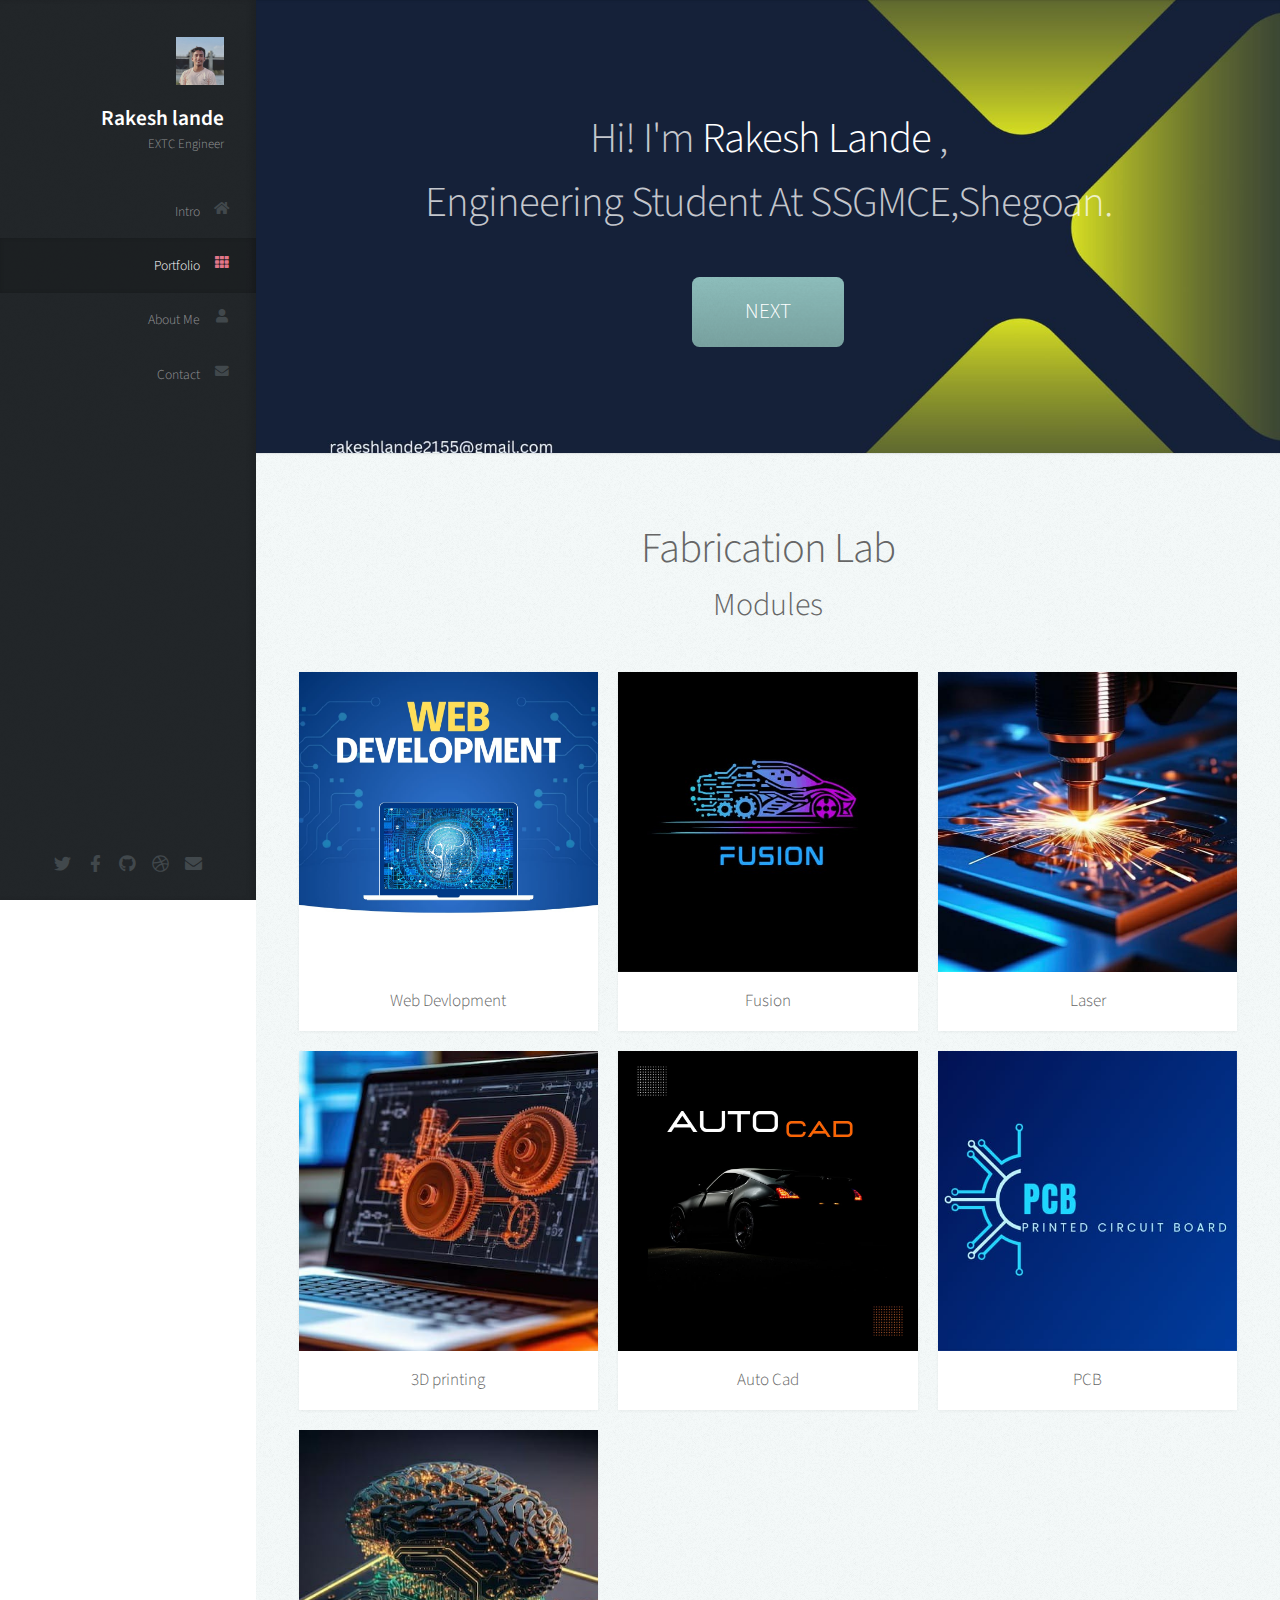
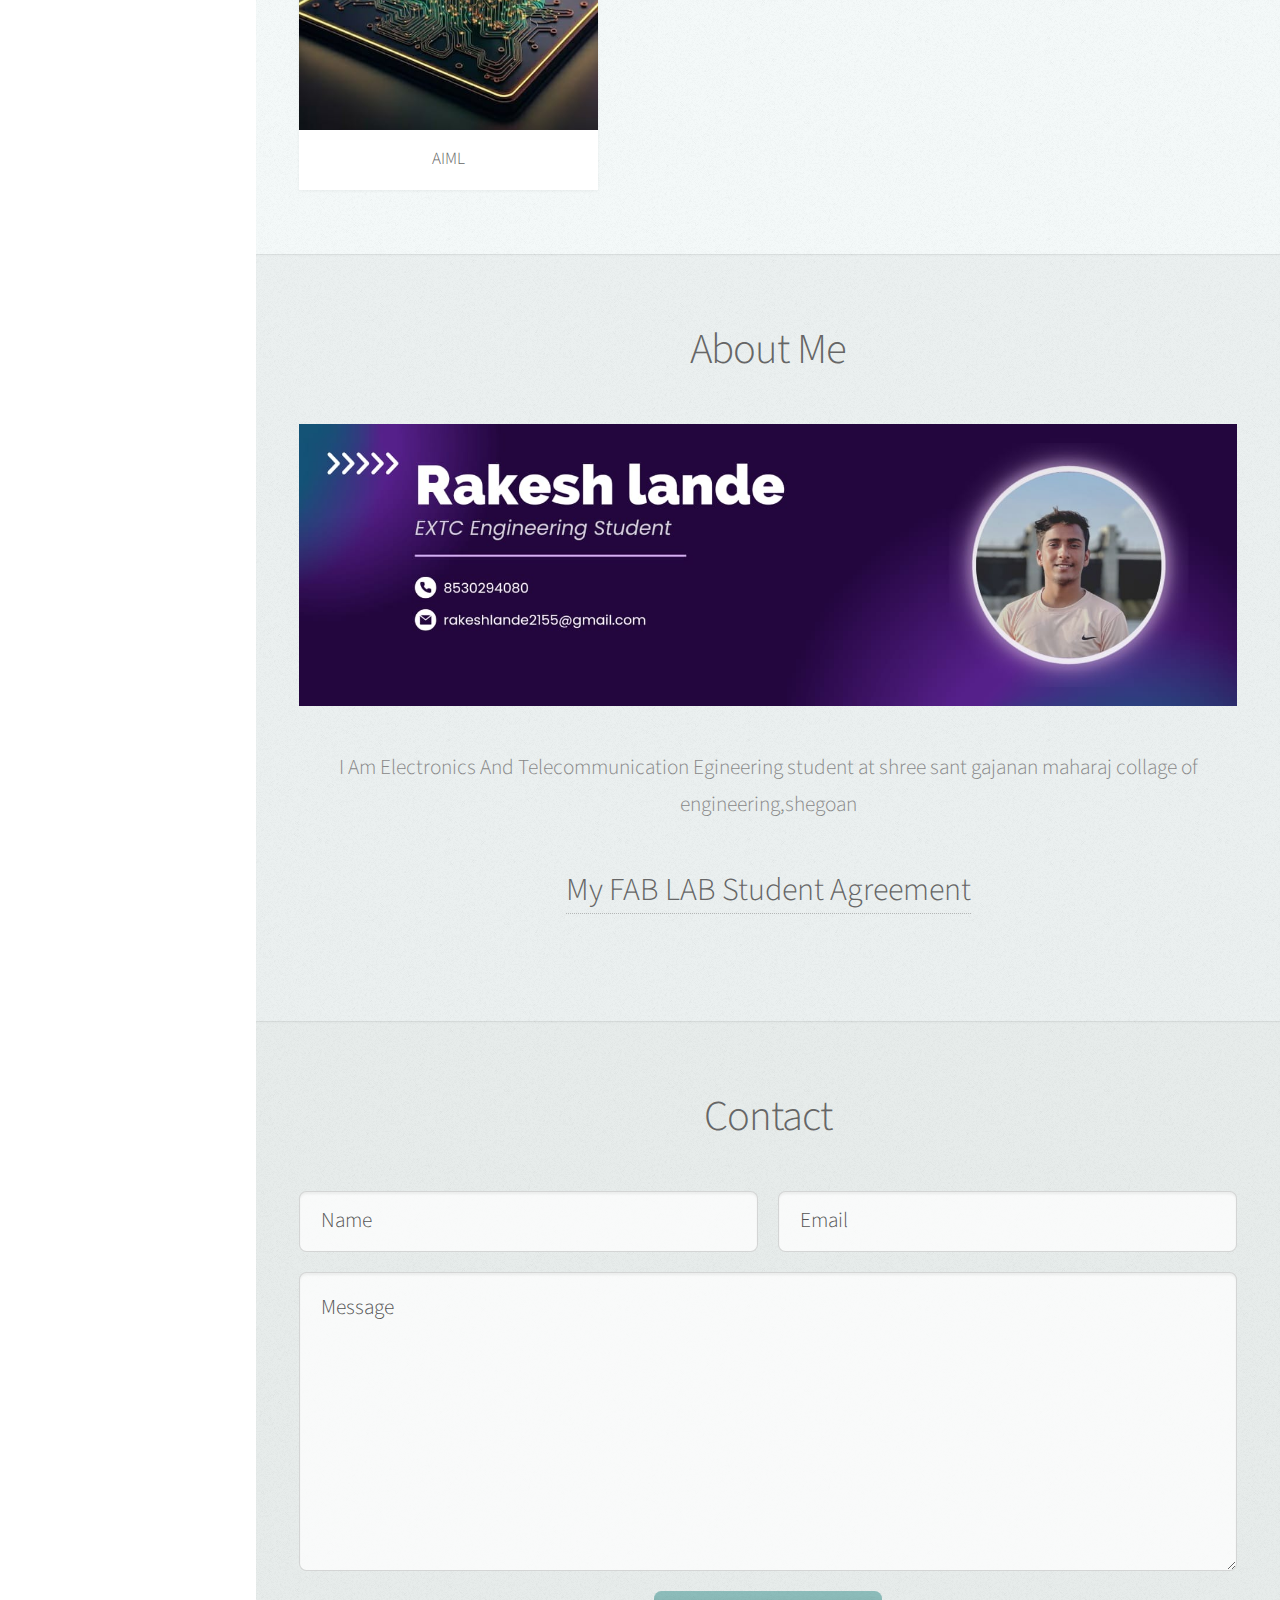
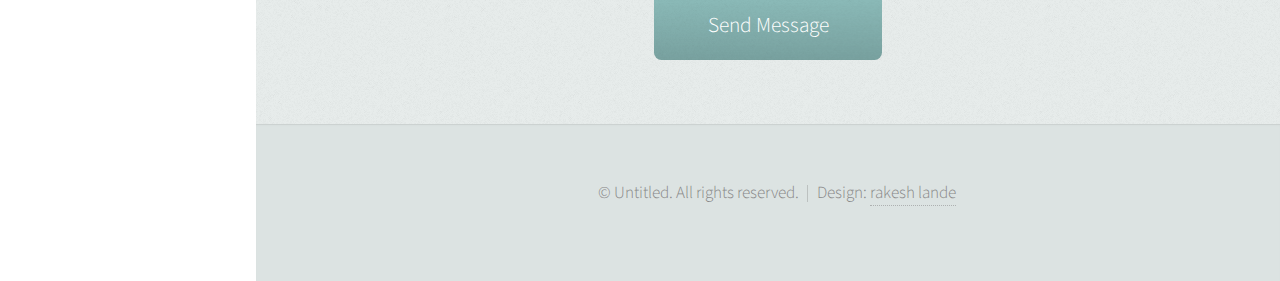
==== index.html @ d6ab2f3b "portfolio" ====
<!DOCTYPE HTML>
<!--
	Prologue by HTML5 UP
	html5up.net | @ajlkn
	Free for personal and commercial use under the CCA 3.0 license (html5up.net/license)
-->
<html>
	<head>
		<title>Portfolio rakesh lande </title>
		<meta charset="utf-8" />
		<meta name="viewport" content="width=device-width, initial-scale=1, user-scalable=no" />
		<link rel="stylesheet" href="assets/css/main.css" />
	</head>
	<body class="is-preload">

		<!-- Header -->
			<div id="header">

				<div class="top">

					<!-- Logo -->
						<div id="logo">
							<span class="image avatar48"><img src="WhatsApp Image 2024-04-07 at 1.15.28 PM.jpeg" alt="" /></span>
							<h1 id="title">Rakesh lande </h1>
							<p>EXTC Engineer</p>
						</div>

					<!-- Nav -->
						<nav id="nav">
							<ul>
								<li><a href="#top" id="top-link"><span class="icon solid fa-home">Intro</span></a></li>
								<li><a href="#portfolio" id="portfolio-link"><span class="icon solid fa-th">Portfolio</span></a></li>
								<li><a href="#about" id="about-link"><span class="icon solid fa-user">About Me</span></a></li>
								<li><a href="#contact" id="contact-link"><span class="icon solid fa-envelope">Contact</span></a></li>
							</ul>
						</nav>

				</div>

				<div class="bottom">

					<!-- Social Icons -->
						<ul class="icons">
							<li><a href="https://x.com/rakeshlande2155?t=2iAeUT_RXnd20NnKOZgVZA&s=09" class="icon brands fa-twitter"><span class="label">Twitter</span></a></li>
							<li><a href="https://www.facebook.com/profile.php?id=61550116494987&mibextid=ZbWKwL" class="icon brands fa-facebook-f"><span class="label">Facebook</span></a></li>
							<li><a href="https://rakeshlande.github.io/Portfolio-Rakesh/" class="icon brands fa-github"><span class="label">Github</span></a></li>
							<li><a href="#" class="icon brands fa-dribbble"><span class="label">phone</span></a></li>
							<li><a href="rakshlande2155@gmail.com" class="icon solid fa-envelope"><span class="label">Email</span></a></li>
						</ul>

				</div>

			</div>

		<!-- Main -->
			<div id="main">

				<!-- Intro -->
					<section id="top" class="one dark cover">
						<div class="container">
							
							<header>
								<h2 class="alt">Hi! I'm <strong>Rakesh Lande </strong>, <a href="http://html5up.net/license"></a>
									<br />
								Engineering Student At SSGMCE,Shegoan.</h2>
								<!-- <p>Ligula scelerisque justo sem accumsan diam quis<br />
								vitae natoque dictum sollicitudin elementum.</p> -->
							</header>

							<footer>
								<a href="#portfolio" class="button scrolly">NEXT</a>
							</footer>

						</div>
					</section>

				<!-- Portfolio -->
					<section id="portfolio" class="two">
						<div class="container">

							<header>
								<h2>Fabrication Lab</h2>
								<h3>Modules</h>
								</header>

							<!-- <p>Vitae natoque dictum etiam semper magnis enim feugiat convallis convallis
							egestas rhoncus ridiculus in quis risus amet curabitur tempor orci penatibus.
							Tellus erat mauris ipsum fermentum etiam vivamus eget. Nunc nibh morbi quis
							fusce hendrerit lacus ridiculus.</p> -->

							<div class="row">
								<div class="col-4 col-12-mobile">
									<article class="item">
										<a href="./module1/module1.html" class="image fit"><img src="WhatsApp Image 2024-04-07 at 1.05.46 PM.jpeg" alt="" /></a>
										<header>
											<h3>Web Devlopment</h3>
										</header>
									</article>
									<article class="item">
										<a href="./module  4/3d.html" class="image fit"><img src="3d printing.jpeg" alt="" /></a>
										<header>
											<h3>3D printing</h3>
										</header>
									</article>
								</div>
								<div class="col-4 col-12-mobile">
									<article class="item">
										<a href="./module 2/fusion.html" class="image fit"><img src="WhatsApp Image 2024-04-07 at 1.05.43 PM.jpeg" alt="" /></a>
										<header>
											<h3>Fusion</h3>
										</header>
									</article>
									<article class="item">
										<a href="#" class="image fit"><img src="WhatsApp Image 2024-04-07 at 1.05.44 PM (1).jpeg" alt="" /></a>
										<header>
											<h3>Auto Cad</h3>
										</header>
									</article>
								</div>
								<div class="col-4 col-12-mobile">
									<article class="item">
										<a href="./module 3/laser.html" class="image fit"><img src="laser.jpeg" alt="" /></a>
										<header>
											<h3>Laser</h3>
										</header>
									</article>
									 <article class="item">
										<a href="#" class="image fit"><img src="WhatsApp Image 2024-04-07 at 1.05.46 PM (1).jpeg" alt="" /></a>
										<header>
											<h3>PCB</h3>
										</header>
									</article> 
								</div> 
								<div class="col-4 col-12-mobile">
									<article class="item">
										<a href="#" class="image fit"><img src="AIML.jpeg" alt="" /></a>
										<header>
											<h3>AIML</h3>
										</header>
									</article>
									<!-- <article class="item">
										<div class="xyz2">
										<a href="#" class="image fit"><img src="" alt="" /></a>
										<header>
											<h3>xyz2</h3>
										</header></div>
									</article> -->
								</div>
							
							</div>

						</div>
					</section>

				<!-- About Me -->
					<section id="about" class="three">
						<div class="container">

							<header>
								<h2>About Me</h2>
							</header>

							<a href="#" class="image featured"><img src="WhatsApp Image 2024-04-07 at 1.57.10 PM.jpeg" alt="" /></a>

							<p>I Am Electronics And Telecommunication Egineering student at shree sant gajanan maharaj collage of engineering,shegoan</p>
     <p><h3> <a href="./Fab Academy Student Agreement.txt">My FAB LAB Student Agreement </a></h3></p>
						</div>
					</section>

				<!-- Contact -->
					<section id="contact" class="four">
						<div class="container">

							<header>
								<h2>Contact</h2>
							</header>

							<!-- <p>Elementum sem parturient nulla quam placerat viverra
							mauris non cum elit tempus ullamcorper dolor. Libero rutrum ut lacinia
							donec curae mus. Eleifend id porttitor ac ultricies lobortis sem nunc
							orci ridiculus faucibus a consectetur. Porttitor curae mauris urna mi dolor.</p> -->

							<form method="post" action="#">
								<div class="row">
									<div class="col-6 col-12-mobile"><input type="text" name="name" placeholder="Name" /></div>
									<div class="col-6 col-12-mobile"><input type="text" name="email" placeholder="Email" /></div>
									<div class="col-12">
										<textarea name="message" placeholder="Message"></textarea>
									</div>
									<div class="col-12">
										<input type="submit" value="Send Message" />
									</div>
								</div>
							</form>

						</div>
					</section>

			</div>

		<!-- Footer -->
			<div id="footer">

				<!-- Copyright -->
					<ul class="copyright">
						<li>&copy; Untitled. All rights reserved.</li><li>Design: <a href="http://html5up.net">rakesh lande </a></li>
					</ul>

			</div>

		<!-- Scripts -->
			<script src="assets/js/jquery.min.js"></script>
			<script src="assets/js/jquery.scrolly.min.js"></script>
			<script src="assets/js/jquery.scrollex.min.js"></script>
			<script src="assets/js/browser.min.js"></script>
			<script src="assets/js/breakpoints.min.js"></script>
			<script src="assets/js/util.js"></script>
			<script src="assets/js/main.js"></script>

	</body>
</html>
---- assets/css/main.css ----
@import url("fontawesome-all.min.css");
@import url("https://fonts.googleapis.com/css?family=Source+Sans+Pro:300,300italic,400,600");

/*
	Prologue by HTML5 UP
	html5up.net | @ajlkn
	Free for personal and commercial use under the CCA 3.0 license (html5up.net/license)
*/

html, body, div, span, applet, object,
iframe, h1, h2, h3, h4, h5, h6, p, blockquote,
pre, a, abbr, acronym, address, big, cite,
code, del, dfn, em, img, ins, kbd, q, s, samp,
small, strike, strong, sub, sup, tt, var, b,
u, i, center, dl, dt, dd, ol, ul, li, fieldset,
form, label, legend, table, caption, tbody,
tfoot, thead, tr, th, td, article, aside,
canvas, details, embed, figure, figcaption,
footer, header, hgroup, menu, nav, output, ruby,
section, summary, time, mark, audio, video {
	margin: 0;
	padding: 0;
	border: 0;
	font-size: 100%;
	font: inherit;
	vertical-align: baseline;}

article, aside, details, figcaption, figure,
footer, header, hgroup, menu, nav, section {
	display: block;}

body {
	line-height: 1;
}

ol, ul {
	list-style: none;
}

blockquote, q {
	quotes: none;
}

	blockquote:before, blockquote:after, q:before, q:after {
		content: '';
		content: none;
	}

table {
	border-collapse: collapse;
	border-spacing: 0;
}

body {
	-webkit-text-size-adjust: none;
}

mark {
	background-color: transparent;
	color: inherit;
}

input::-moz-focus-inner {
	border: 0;
	padding: 0;
}

input, select, textarea {
	-moz-appearance: none;
	-webkit-appearance: none;
	-ms-appearance: none;
	appearance: none;
}

/* Basic */

	html {
		box-sizing: border-box;
	}

	*, *:before, *:after {
		box-sizing: inherit;
	}

	body {
		background: #fff;
		font-family: 'Source Sans Pro', sans-serif;
		font-size: 19pt;
		font-weight: 300;
		line-height: 1.75em;
		color: #888;
	}

		body.is-preload *, body.is-preload *:before, body.is-preload *:after {
			-moz-animation: none !important;
			-webkit-animation: none !important;
			-ms-animation: none !important;
			animation: none !important;
			-moz-transition: none !important;
			-webkit-transition: none !important;
			-ms-transition: none !important;
			transition: none !important;
		}

	input, textarea, select {
		font-family: 'Source Sans Pro', sans-serif;
		font-size: 19pt;
		font-weight: 300;
		line-height: 1.75em;
		color: #888;
	}

	h1, h2, h3, h4, h5, h6 {
		font-weight: 300;
		color: #666;
		line-height: 1.5em;
	}

	h1 a, h2 a, h3 a, h4 a, h5 a, h6 a {
		color: inherit;
		text-decoration: none;
	}

		h1 a strong, h2 a strong, h3 a strong, h4 a strong, h5 a strong, h6 a strong {
			color: #333;
		}

	h2 {
		font-size: 2em;
		letter-spacing: -1px;
	}

		h2.alt {
			color: #888;
		}

			h2.alt strong {
				color: #666;
			}

	h3 {
		font-size: 1.5em;
	}

	header {
		margin: 0 0 2em 0;
	}

		header > p {
			margin: 1em 0 0 0;
		}

	footer {
		margin: 2em 0 0 0;
	}

	strong, b {
		font-weight: 300;
		color: #666;
	}

	em, i {
		font-style: italic;
	}

	a {
		text-decoration: none;
		color: inherit;
		border-bottom: dotted 1px rgba(128, 128, 128, 0.5);
		-moz-transition: color 0.35s ease-in-out, border-bottom-color 0.35s ease-in-out;
		-webkit-transition: color 0.35s ease-in-out, border-bottom-color 0.35s ease-in-out;
		-ms-transition: color 0.35s ease-in-out, border-bottom-color 0.35s ease-in-out;
		transition: color 0.35s ease-in-out, border-bottom-color 0.35s ease-in-out;
		outline: 0;
	}

		a:hover {
			color: #E27689;
			border-bottom-color: rgba(255, 255, 255, 0);
		}

	sub {
		position: relative;
		top: 0.5em;
		font-size: 0.8em;
	}

	sup {
		position: relative;
		top: -0.5em;
		font-size: 0.8em;
	}

	hr {
		border: 0;
		border-top: solid 1px #ddd;
	}

	blockquote {
		border-left: solid 0.5em #ddd;
		padding: 1em 0 1em 2em;
		font-style: italic;
	}

	p, ul, ol, dl, table {
		margin-bottom: 2em;
	}

	br.clear {
		clear: both;
	}

/* Container */

	.container {
		margin: 0 auto;
		max-width: 100%;
		width: 1400px;
	}

		@media screen and (min-width: 961px) and (max-width: 1880px) {

			.container {
				width: 1200px;
			}

		}

		@media screen and (min-width: 961px) and (max-width: 1620px) {

			.container {
				width: 960px;
			}

		}

		@media screen and (min-width: 961px) and (max-width: 1320px) {

			.container {
				width: 100%;
			}

		}

		@media screen and (max-width: 960px) {

			.container {
				width: 100%;
			}

		}

		@media screen and (max-width: 736px) {

			.container {
				width: 100%;
			}

		}

/* Row */

	.row {
		display: flex;
		flex-wrap: wrap;
		box-sizing: border-box;
		align-items: stretch;
	}

		.row > * {
			box-sizing: border-box;
		}

		.row.gtr-uniform > * > :last-child {
			margin-bottom: 0;
		}

		.row.aln-left {
			justify-content: flex-start;
		}

		.row.aln-center {
			justify-content: center;
		}

		.row.aln-right {
			justify-content: flex-end;
		}

		.row.aln-top {
			align-items: flex-start;
		}

		.row.aln-middle {
			align-items: center;
		}

		.row.aln-bottom {
			align-items: flex-end;
		}

		.row > .imp {
			order: -1;
		}

		.row > .col-1 {
			width: 8.33333%;
		}

		.row > .off-1 {
			margin-left: 8.33333%;
		}

		.row > .col-2 {
			width: 16.66667%;
		}

		.row > .off-2 {
			margin-left: 16.66667%;
		}

		.row > .col-3 {
			width: 25%;
		}

		.row > .off-3 {
			margin-left: 25%;
		}

		.row > .col-4 {
			width: 33.33333%;
		}

		.row > .off-4 {
			margin-left: 33.33333%;
		}

		.row > .col-5 {
			width: 41.66667%;
		}

		.row > .off-5 {
			margin-left: 41.66667%;
		}

		.row > .col-6 {
			width: 50%;
		}

		.row > .off-6 {
			margin-left: 50%;
		}

		.row > .col-7 {
			width: 58.33333%;
		}

		.row > .off-7 {
			margin-left: 58.33333%;
		}

		.row > .col-8 {
			width: 66.66667%;
		}

		.row > .off-8 {
			margin-left: 66.66667%;
		}

		.row > .col-9 {
			width: 75%;
		}

		.row > .off-9 {
			margin-left: 75%;
		}

		.row > .col-10 {
			width: 83.33333%;
		}

		.row > .off-10 {
			margin-left: 83.33333%;
		}

		.row > .col-11 {
			width: 91.66667%;
		}

		.row > .off-11 {
			margin-left: 91.66667%;
		}

		.row > .col-12 {
			width: 100%;
		}

		.row > .off-12 {
			margin-left: 100%;
		}

		.row.gtr-0 {
			margin-top: 0px;
			margin-left: 0px;
		}

			.row.gtr-0 > * {
				padding: 0px 0 0 0px;
			}

			.row.gtr-0.gtr-uniform {
				margin-top: 0px;
			}

				.row.gtr-0.gtr-uniform > * {
					padding-top: 0px;
				}

		.row.gtr-25 {
			margin-top: -10px;
			margin-left: -10px;
		}

			.row.gtr-25 > * {
				padding: 10px 0 0 10px;
			}

			.row.gtr-25.gtr-uniform {
				margin-top: -10px;
			}

				.row.gtr-25.gtr-uniform > * {
					padding-top: 10px;
				}

		.row.gtr-50 {
			margin-top: -20px;
			margin-left: -20px;
		}

			.row.gtr-50 > * {
				padding: 20px 0 0 20px;
			}

			.row.gtr-50.gtr-uniform {
				margin-top: -20px;
			}

				.row.gtr-50.gtr-uniform > * {
					padding-top: 20px;
				}

		.row {
			margin-top: -40px;
			margin-left: -40px;
		}

			.row > * {
				padding: 40px 0 0 40px;
			}

			.row.gtr-uniform {
				margin-top: -40px;
			}

				.row.gtr-uniform > * {
					padding-top: 40px;
				}

		.row.gtr-150 {
			margin-top: -60px;
			margin-left: -60px;
		}

			.row.gtr-150 > * {
				padding: 60px 0 0 60px;
			}

			.row.gtr-150.gtr-uniform {
				margin-top: -60px;
			}

				.row.gtr-150.gtr-uniform > * {
					padding-top: 60px;
				}

		.row.gtr-200 {
			margin-top: -80px;
			margin-left: -80px;
		}

			.row.gtr-200 > * {
				padding: 80px 0 0 80px;
			}

			.row.gtr-200.gtr-uniform {
				margin-top: -80px;
			}

				.row.gtr-200.gtr-uniform > * {
					padding-top: 80px;
				}

		@media screen and (min-width: 961px) and (max-width: 1880px) {

			.row {
				display: flex;
				flex-wrap: wrap;
				box-sizing: border-box;
				align-items: stretch;
			}

				.row > * {
					box-sizing: border-box;
				}

				.row.gtr-uniform > * > :last-child {
					margin-bottom: 0;
				}

				.row.aln-left {
					justify-content: flex-start;
				}

				.row.aln-center {
					justify-content: center;
				}

				.row.aln-right {
					justify-content: flex-end;
				}

				.row.aln-top {
					align-items: flex-start;
				}

				.row.aln-middle {
					align-items: center;
				}

				.row.aln-bottom {
					align-items: flex-end;
				}

				.row > .imp-wide {
					order: -1;
				}

				.row > .col-1-wide {
					width: 8.33333%;
				}

				.row > .off-1-wide {
					margin-left: 8.33333%;
				}

				.row > .col-2-wide {
					width: 16.66667%;
				}

				.row > .off-2-wide {
					margin-left: 16.66667%;
				}

				.row > .col-3-wide {
					width: 25%;
				}

				.row > .off-3-wide {
					margin-left: 25%;
				}

				.row > .col-4-wide {
					width: 33.33333%;
				}

				.row > .off-4-wide {
					margin-left: 33.33333%;
				}

				.row > .col-5-wide {
					width: 41.66667%;
				}

				.row > .off-5-wide {
					margin-left: 41.66667%;
				}

				.row > .col-6-wide {
					width: 50%;
				}

				.row > .off-6-wide {
					margin-left: 50%;
				}

				.row > .col-7-wide {
					width: 58.33333%;
				}

				.row > .off-7-wide {
					margin-left: 58.33333%;
				}

				.row > .col-8-wide {
					width: 66.66667%;
				}

				.row > .off-8-wide {
					margin-left: 66.66667%;
				}

				.row > .col-9-wide {
					width: 75%;
				}

				.row > .off-9-wide {
					margin-left: 75%;
				}

				.row > .col-10-wide {
					width: 83.33333%;
				}

				.row > .off-10-wide {
					margin-left: 83.33333%;
				}

				.row > .col-11-wide {
					width: 91.66667%;
				}

				.row > .off-11-wide {
					margin-left: 91.66667%;
				}

				.row > .col-12-wide {
					width: 100%;
				}

				.row > .off-12-wide {
					margin-left: 100%;
				}

				.row.gtr-0 {
					margin-top: 0px;
					margin-left: 0px;
				}

					.row.gtr-0 > * {
						padding: 0px 0 0 0px;
					}

					.row.gtr-0.gtr-uniform {
						margin-top: 0px;
					}

						.row.gtr-0.gtr-uniform > * {
							padding-top: 0px;
						}

				.row.gtr-25 {
					margin-top: -10px;
					margin-left: -10px;
				}

					.row.gtr-25 > * {
						padding: 10px 0 0 10px;
					}

					.row.gtr-25.gtr-uniform {
						margin-top: -10px;
					}

						.row.gtr-25.gtr-uniform > * {
							padding-top: 10px;
						}

				.row.gtr-50 {
					margin-top: -20px;
					margin-left: -20px;
				}

					.row.gtr-50 > * {
						padding: 20px 0 0 20px;
					}

					.row.gtr-50.gtr-uniform {
						margin-top: -20px;
					}

						.row.gtr-50.gtr-uniform > * {
							padding-top: 20px;
						}

				.row {
					margin-top: -40px;
					margin-left: -40px;
				}

					.row > * {
						padding: 40px 0 0 40px;
					}

					.row.gtr-uniform {
						margin-top: -40px;
					}

						.row.gtr-uniform > * {
							padding-top: 40px;
						}

				.row.gtr-150 {
					margin-top: -60px;
					margin-left: -60px;
				}

					.row.gtr-150 > * {
						padding: 60px 0 0 60px;
					}

					.row.gtr-150.gtr-uniform {
						margin-top: -60px;
					}

						.row.gtr-150.gtr-uniform > * {
							padding-top: 60px;
						}

				.row.gtr-200 {
					margin-top: -80px;
					margin-left: -80px;
				}

					.row.gtr-200 > * {
						padding: 80px 0 0 80px;
					}

					.row.gtr-200.gtr-uniform {
						margin-top: -80px;
					}

						.row.gtr-200.gtr-uniform > * {
							padding-top: 80px;
						}

		}

		@media screen and (min-width: 961px) and (max-width: 1620px) {

			.row {
				display: flex;
				flex-wrap: wrap;
				box-sizing: border-box;
				align-items: stretch;
			}

				.row > * {
					box-sizing: border-box;
				}

				.row.gtr-uniform > * > :last-child {
					margin-bottom: 0;
				}

				.row.aln-left {
					justify-content: flex-start;
				}

				.row.aln-center {
					justify-content: center;
				}

				.row.aln-right {
					justify-content: flex-end;
				}

				.row.aln-top {
					align-items: flex-start;
				}

				.row.aln-middle {
					align-items: center;
				}

				.row.aln-bottom {
					align-items: flex-end;
				}

				.row > .imp-normal {
					order: -1;
				}

				.row > .col-1-normal {
					width: 8.33333%;
				}

				.row > .off-1-normal {
					margin-left: 8.33333%;
				}

				.row > .col-2-normal {
					width: 16.66667%;
				}

				.row > .off-2-normal {
					margin-left: 16.66667%;
				}

				.row > .col-3-normal {
					width: 25%;
				}

				.row > .off-3-normal {
					margin-left: 25%;
				}

				.row > .col-4-normal {
					width: 33.33333%;
				}

				.row > .off-4-normal {
					margin-left: 33.33333%;
				}

				.row > .col-5-normal {
					width: 41.66667%;
				}

				.row > .off-5-normal {
					margin-left: 41.66667%;
				}

				.row > .col-6-normal {
					width: 50%;
				}

				.row > .off-6-normal {
					margin-left: 50%;
				}

				.row > .col-7-normal {
					width: 58.33333%;
				}

				.row > .off-7-normal {
					margin-left: 58.33333%;
				}

				.row > .col-8-normal {
					width: 66.66667%;
				}

				.row > .off-8-normal {
					margin-left: 66.66667%;
				}

				.row > .col-9-normal {
					width: 75%;
				}

				.row > .off-9-normal {
					margin-left: 75%;
				}

				.row > .col-10-normal {
					width: 83.33333%;
				}

				.row > .off-10-normal {
					margin-left: 83.33333%;
				}

				.row > .col-11-normal {
					width: 91.66667%;
				}

				.row > .off-11-normal {
					margin-left: 91.66667%;
				}

				.row > .col-12-normal {
					width: 100%;
				}

				.row > .off-12-normal {
					margin-left: 100%;
				}

				.row.gtr-0 {
					margin-top: 0px;
					margin-left: 0px;
				}

					.row.gtr-0 > * {
						padding: 0px 0 0 0px;
					}

					.row.gtr-0.gtr-uniform {
						margin-top: 0px;
					}

						.row.gtr-0.gtr-uniform > * {
							padding-top: 0px;
						}

				.row.gtr-25 {
					margin-top: -10px;
					margin-left: -10px;
				}

					.row.gtr-25 > * {
						padding: 10px 0 0 10px;
					}

					.row.gtr-25.gtr-uniform {
						margin-top: -10px;
					}

						.row.gtr-25.gtr-uniform > * {
							padding-top: 10px;
						}

				.row.gtr-50 {
					margin-top: -20px;
					margin-left: -20px;
				}

					.row.gtr-50 > * {
						padding: 20px 0 0 20px;
					}

					.row.gtr-50.gtr-uniform {
						margin-top: -20px;
					}

						.row.gtr-50.gtr-uniform > * {
							padding-top: 20px;
						}

				.row {
					margin-top: -40px;
					margin-left: -40px;
				}

					.row > * {
						padding: 40px 0 0 40px;
					}

					.row.gtr-uniform {
						margin-top: -40px;
					}

						.row.gtr-uniform > * {
							padding-top: 40px;
						}

				.row.gtr-150 {
					margin-top: -60px;
					margin-left: -60px;
				}

					.row.gtr-150 > * {
						padding: 60px 0 0 60px;
					}

					.row.gtr-150.gtr-uniform {
						margin-top: -60px;
					}

						.row.gtr-150.gtr-uniform > * {
							padding-top: 60px;
						}

				.row.gtr-200 {
					margin-top: -80px;
					margin-left: -80px;
				}

					.row.gtr-200 > * {
						padding: 80px 0 0 80px;
					}

					.row.gtr-200.gtr-uniform {
						margin-top: -80px;
					}

						.row.gtr-200.gtr-uniform > * {
							padding-top: 80px;
						}

		}

		@media screen and (min-width: 961px) and (max-width: 1320px) {

			.row {
				display: flex;
				flex-wrap: wrap;
				box-sizing: border-box;
				align-items: stretch;
			}

				.row > * {
					box-sizing: border-box;
				}

				.row.gtr-uniform > * > :last-child {
					margin-bottom: 0;
				}

				.row.aln-left {
					justify-content: flex-start;
				}

				.row.aln-center {
					justify-content: center;
				}

				.row.aln-right {
					justify-content: flex-end;
				}

				.row.aln-top {
					align-items: flex-start;
				}

				.row.aln-middle {
					align-items: center;
				}

				.row.aln-bottom {
					align-items: flex-end;
				}

				.row > .imp-narrow {
					order: -1;
				}

				.row > .col-1-narrow {
					width: 8.33333%;
				}

				.row > .off-1-narrow {
					margin-left: 8.33333%;
				}

				.row > .col-2-narrow {
					width: 16.66667%;
				}

				.row > .off-2-narrow {
					margin-left: 16.66667%;
				}

				.row > .col-3-narrow {
					width: 25%;
				}

				.row > .off-3-narrow {
					margin-left: 25%;
				}

				.row > .col-4-narrow {
					width: 33.33333%;
				}

				.row > .off-4-narrow {
					margin-left: 33.33333%;
				}

				.row > .col-5-narrow {
					width: 41.66667%;
				}

				.row > .off-5-narrow {
					margin-left: 41.66667%;
				}

				.row > .col-6-narrow {
					width: 50%;
				}

				.row > .off-6-narrow {
					margin-left: 50%;
				}

				.row > .col-7-narrow {
					width: 58.33333%;
				}

				.row > .off-7-narrow {
					margin-left: 58.33333%;
				}

				.row > .col-8-narrow {
					width: 66.66667%;
				}

				.row > .off-8-narrow {
					margin-left: 66.66667%;
				}

				.row > .col-9-narrow {
					width: 75%;
				}

				.row > .off-9-narrow {
					margin-left: 75%;
				}

				.row > .col-10-narrow {
					width: 83.33333%;
				}

				.row > .off-10-narrow {
					margin-left: 83.33333%;
				}

				.row > .col-11-narrow {
					width: 91.66667%;
				}

				.row > .off-11-narrow {
					margin-left: 91.66667%;
				}

				.row > .col-12-narrow {
					width: 100%;
				}

				.row > .off-12-narrow {
					margin-left: 100%;
				}

				.row.gtr-0 {
					margin-top: 0px;
					margin-left: 0px;
				}

					.row.gtr-0 > * {
						padding: 0px 0 0 0px;
					}

					.row.gtr-0.gtr-uniform {
						margin-top: 0px;
					}

						.row.gtr-0.gtr-uniform > * {
							padding-top: 0px;
						}

				.row.gtr-25 {
					margin-top: -5px;
					margin-left: -5px;
				}

					.row.gtr-25 > * {
						padding: 5px 0 0 5px;
					}

					.row.gtr-25.gtr-uniform {
						margin-top: -5px;
					}

						.row.gtr-25.gtr-uniform > * {
							padding-top: 5px;
						}

				.row.gtr-50 {
					margin-top: -10px;
					margin-left: -10px;
				}

					.row.gtr-50 > * {
						padding: 10px 0 0 10px;
					}

					.row.gtr-50.gtr-uniform {
						margin-top: -10px;
					}

						.row.gtr-50.gtr-uniform > * {
							padding-top: 10px;
						}

				.row {
					margin-top: -20px;
					margin-left: -20px;
				}

					.row > * {
						padding: 20px 0 0 20px;
					}

					.row.gtr-uniform {
						margin-top: -20px;
					}

						.row.gtr-uniform > * {
							padding-top: 20px;
						}

				.row.gtr-150 {
					margin-top: -30px;
					margin-left: -30px;
				}

					.row.gtr-150 > * {
						padding: 30px 0 0 30px;
					}

					.row.gtr-150.gtr-uniform {
						margin-top: -30px;
					}

						.row.gtr-150.gtr-uniform > * {
							padding-top: 30px;
						}

				.row.gtr-200 {
					margin-top: -40px;
					margin-left: -40px;
				}

					.row.gtr-200 > * {
						padding: 40px 0 0 40px;
					}

					.row.gtr-200.gtr-uniform {
						margin-top: -40px;
					}

						.row.gtr-200.gtr-uniform > * {
							padding-top: 40px;
						}

		}

		@media screen and (max-width: 960px) {

			.row {
				display: flex;
				flex-wrap: wrap;
				box-sizing: border-box;
				align-items: stretch;
			}

				.row > * {
					box-sizing: border-box;
				}

				.row.gtr-uniform > * > :last-child {
					margin-bottom: 0;
				}

				.row.aln-left {
					justify-content: flex-start;
				}

				.row.aln-center {
					justify-content: center;
				}

				.row.aln-right {
					justify-content: flex-end;
				}

				.row.aln-top {
					align-items: flex-start;
				}

				.row.aln-middle {
					align-items: center;
				}

				.row.aln-bottom {
					align-items: flex-end;
				}

				.row > .imp-narrower {
					order: -1;
				}

				.row > .col-1-narrower {
					width: 8.33333%;
				}

				.row > .off-1-narrower {
					margin-left: 8.33333%;
				}

				.row > .col-2-narrower {
					width: 16.66667%;
				}

				.row > .off-2-narrower {
					margin-left: 16.66667%;
				}

				.row > .col-3-narrower {
					width: 25%;
				}

				.row > .off-3-narrower {
					margin-left: 25%;
				}

				.row > .col-4-narrower {
					width: 33.33333%;
				}

				.row > .off-4-narrower {
					margin-left: 33.33333%;
				}

				.row > .col-5-narrower {
					width: 41.66667%;
				}

				.row > .off-5-narrower {
					margin-left: 41.66667%;
				}

				.row > .col-6-narrower {
					width: 50%;
				}

				.row > .off-6-narrower {
					margin-left: 50%;
				}

				.row > .col-7-narrower {
					width: 58.33333%;
				}

				.row > .off-7-narrower {
					margin-left: 58.33333%;
				}

				.row > .col-8-narrower {
					width: 66.66667%;
				}

				.row > .off-8-narrower {
					margin-left: 66.66667%;
				}

				.row > .col-9-narrower {
					width: 75%;
				}

				.row > .off-9-narrower {
					margin-left: 75%;
				}

				.row > .col-10-narrower {
					width: 83.33333%;
				}

				.row > .off-10-narrower {
					margin-left: 83.33333%;
				}

				.row > .col-11-narrower {
					width: 91.66667%;
				}

				.row > .off-11-narrower {
					margin-left: 91.66667%;
				}

				.row > .col-12-narrower {
					width: 100%;
				}

				.row > .off-12-narrower {
					margin-left: 100%;
				}

				.row.gtr-0 {
					margin-top: 0px;
					margin-left: 0px;
				}

					.row.gtr-0 > * {
						padding: 0px 0 0 0px;
					}

					.row.gtr-0.gtr-uniform {
						margin-top: 0px;
					}

						.row.gtr-0.gtr-uniform > * {
							padding-top: 0px;
						}

				.row.gtr-25 {
					margin-top: -5px;
					margin-left: -5px;
				}

					.row.gtr-25 > * {
						padding: 5px 0 0 5px;
					}

					.row.gtr-25.gtr-uniform {
						margin-top: -5px;
					}

						.row.gtr-25.gtr-uniform > * {
							padding-top: 5px;
						}

				.row.gtr-50 {
					margin-top: -10px;
					margin-left: -10px;
				}

					.row.gtr-50 > * {
						padding: 10px 0 0 10px;
					}

					.row.gtr-50.gtr-uniform {
						margin-top: -10px;
					}

						.row.gtr-50.gtr-uniform > * {
							padding-top: 10px;
						}

				.row {
					margin-top: -20px;
					margin-left: -20px;
				}

					.row > * {
						padding: 20px 0 0 20px;
					}

					.row.gtr-uniform {
						margin-top: -20px;
					}

						.row.gtr-uniform > * {
							padding-top: 20px;
						}

				.row.gtr-150 {
					margin-top: -30px;
					margin-left: -30px;
				}

					.row.gtr-150 > * {
						padding: 30px 0 0 30px;
					}

					.row.gtr-150.gtr-uniform {
						margin-top: -30px;
					}

						.row.gtr-150.gtr-uniform > * {
							padding-top: 30px;
						}

				.row.gtr-200 {
					margin-top: -40px;
					margin-left: -40px;
				}

					.row.gtr-200 > * {
						padding: 40px 0 0 40px;
					}

					.row.gtr-200.gtr-uniform {
						margin-top: -40px;
					}

						.row.gtr-200.gtr-uniform > * {
							padding-top: 40px;
						}

		}

		@media screen and (max-width: 736px) {

			.row {
				display: flex;
				flex-wrap: wrap;
				box-sizing: border-box;
				align-items: stretch;
			}

				.row > * {
					box-sizing: border-box;
				}

				.row.gtr-uniform > * > :last-child {
					margin-bottom: 0;
				}

				.row.aln-left {
					justify-content: flex-start;
				}

				.row.aln-center {
					justify-content: center;
				}

				.row.aln-right {
					justify-content: flex-end;
				}

				.row.aln-top {
					align-items: flex-start;
				}

				.row.aln-middle {
					align-items: center;
				}

				.row.aln-bottom {
					align-items: flex-end;
				}

				.row > .imp-mobile {
					order: -1;
				}

				.row > .col-1-mobile {
					width: 8.33333%;
				}

				.row > .off-1-mobile {
					margin-left: 8.33333%;
				}

				.row > .col-2-mobile {
					width: 16.66667%;
				}

				.row > .off-2-mobile {
					margin-left: 16.66667%;
				}

				.row > .col-3-mobile {
					width: 25%;
				}

				.row > .off-3-mobile {
					margin-left: 25%;
				}

				.row > .col-4-mobile {
					width: 33.33333%;
				}

				.row > .off-4-mobile {
					margin-left: 33.33333%;
				}

				.row > .col-5-mobile {
					width: 41.66667%;
				}

				.row > .off-5-mobile {
					margin-left: 41.66667%;
				}

				.row > .col-6-mobile {
					width: 50%;
				}

				.row > .off-6-mobile {
					margin-left: 50%;
				}

				.row > .col-7-mobile {
					width: 58.33333%;
				}

				.row > .off-7-mobile {
					margin-left: 58.33333%;
				}

				.row > .col-8-mobile {
					width: 66.66667%;
				}

				.row > .off-8-mobile {
					margin-left: 66.66667%;
				}

				.row > .col-9-mobile {
					width: 75%;
				}

				.row > .off-9-mobile {
					margin-left: 75%;
				}

				.row > .col-10-mobile {
					width: 83.33333%;
				}

				.row > .off-10-mobile {
					margin-left: 83.33333%;
				}

				.row > .col-11-mobile {
					width: 91.66667%;
				}

				.row > .off-11-mobile {
					margin-left: 91.66667%;
				}

				.row > .col-12-mobile {
					width: 100%;
				}

				.row > .off-12-mobile {
					margin-left: 100%;
				}

				.row.gtr-0 {
					margin-top: 0px;
					margin-left: 0px;
				}

					.row.gtr-0 > * {
						padding: 0px 0 0 0px;
					}

					.row.gtr-0.gtr-uniform {
						margin-top: 0px;
					}

						.row.gtr-0.gtr-uniform > * {
							padding-top: 0px;
						}

				.row.gtr-25 {
					margin-top: -5px;
					margin-left: -5px;
				}

					.row.gtr-25 > * {
						padding: 5px 0 0 5px;
					}

					.row.gtr-25.gtr-uniform {
						margin-top: -5px;
					}

						.row.gtr-25.gtr-uniform > * {
							padding-top: 5px;
						}

				.row.gtr-50 {
					margin-top: -10px;
					margin-left: -10px;
				}

					.row.gtr-50 > * {
						padding: 10px 0 0 10px;
					}

					.row.gtr-50.gtr-uniform {
						margin-top: -10px;
					}

						.row.gtr-50.gtr-uniform > * {
							padding-top: 10px;
						}

				.row {
					margin-top: -20px;
					margin-left: -20px;
				}

					.row > * {
						padding: 20px 0 0 20px;
					}

					.row.gtr-uniform {
						margin-top: -20px;
					}

						.row.gtr-uniform > * {
							padding-top: 20px;
						}

				.row.gtr-150 {
					margin-top: -30px;
					margin-left: -30px;
				}

					.row.gtr-150 > * {
						padding: 30px 0 0 30px;
					}

					.row.gtr-150.gtr-uniform {
						margin-top: -30px;
					}

						.row.gtr-150.gtr-uniform > * {
							padding-top: 30px;
						}

				.row.gtr-200 {
					margin-top: -40px;
					margin-left: -40px;
				}

					.row.gtr-200 > * {
						padding: 40px 0 0 40px;
					}

					.row.gtr-200.gtr-uniform {
						margin-top: -40px;
					}

						.row.gtr-200.gtr-uniform > * {
							padding-top: 40px;
						}

		}

/* Sections/Article */

	section, article {
		margin-bottom: 3em;
	}

		section > :last-child,
		section > .container, section:last-child, article > :last-child,
		article > .container, article:last-child {
			margin-bottom: 0;
		}

		.row > section, .row > article {
			margin-bottom: 0;
		}

/* Image */

	.image {
		display: inline-block;
		border: 0;
	}

		.image img {
			display: block;
			width: 100%;
		}

		.image.avatar48 {
			width: 48px;
			height: 48px;
			background: #f00;
		}

			.image.avatar48 img {
				width: 48px;
				height: 48px;
			}

		.image.fit {
			display: block;
			width: 100%;
		}

		.image.featured {
			display: block;
			width: 100%;
			margin: 0 0 2em 0;
		}

		.image.left {
			float: left;
			margin: 0 2em 2em 0;
		}

		.image.centered {
			display: block;
			margin: 0 0 2em 0;
		}

			.image.centered img {
				margin: 0 auto;
				width: auto;
			}

/* List */

	ul {
		list-style: disc;
		padding-left: 1em;
	}

		ul li {
			padding-left: 0.5em;
		}

	ol {
		list-style: decimal;
		padding-left: 1.25em;
	}

		ol li {
			padding-left: 0.25em;
		}

/* Icons */

	ul.icons {
		cursor: default;
		list-style: none;
		padding-left: 0;
	}

		ul.icons li {
			display: inline-block;
			padding-left: 0;
		}

		ul.icons a {
			display: inline-block;
			width: 2em;
			height: 2em;
			line-height: 2em;
			text-align: center;
			border: 0;
		}

/* Form */

	form label {
		display: block;
		text-align: left;
		margin-bottom: 0.5em;
	}

	form input[type="text"],
	form input[type="email"],
	form input[type="password"],
	form select,
	form textarea {
		position: relative;
		-webkit-appearance: none;
		display: block;
		border: 0;
		outline: 0;
		background: #fff;
		background: rgba(255, 255, 255, 0.75);
		width: 100%;
		border-radius: 0.35em;
		padding: 0.75em 1em 0.75em 1em;
		box-shadow: inset 0 0.1em 0.1em 0 rgba(0, 0, 0, 0.05);
		border: solid 1px rgba(0, 0, 0, 0.15);
		-moz-transition: all 0.35s ease-in-out;
		-webkit-transition: all 0.35s ease-in-out;
		-ms-transition: all 0.35s ease-in-out;
		transition: all 0.35s ease-in-out;
	}

		form input[type="text"]:focus,
		form input[type="email"]:focus,
		form input[type="password"]:focus,
		form select:focus,
		form textarea:focus {
			box-shadow: 0 0 2px 1px #8ebebc;
			background: #fff;
		}

	form input[type="text"],
	form input[type="email"],
	form input[type="password"],
	form select {
		line-height: 1.25em;
	}

	form textarea {
		min-height: 14em;
	}

	form ::-webkit-input-placeholder {
		color: #555 !important;
	}

	form :-moz-placeholder {
		color: #555 !important;
	}

	form ::-moz-placeholder {
		color: #555 !important;
	}

	form :-ms-input-placeholder {
		color: #555 !important;
	}

	form ::-moz-focus-inner {
		border: 0;
	}

/* Table */

	table {
		width: 100%;
		text-align: left;
	}

		table tbody tr:nth-child(2n+2) {
			background: #f4f4f4;
		}

		table td {
			padding: 0.5em 1em 0.5em 1em;
		}

		table th {
			text-align: left;
			padding: 0.5em 1em 0.5em 1em;
			color: #fff;
			background: #222729 url("images/overlay.png");
		}

		table thead {
			background: #444;
			color: #fff;
		}

		table tfoot {
			background: #eee;
		}

/* Button */

	input[type="button"],
	input[type="submit"],
	input[type="reset"],
	button,
	.button {
		position: relative;
		display: inline-block;
		border-radius: 0.35em;
		color: #fff !important;
		text-decoration: none;
		padding: 0.75em 2.5em 0.75em 2.5em;
		background-color: #8ebebc;
		border: 0;
		cursor: pointer;
		background-image: -moz-linear-gradient(top, rgba(0, 0, 0, 0), rgba(0, 0, 0, 0.15)), url(images/overlay.png);
		background-image: -webkit-linear-gradient(top, rgba(0, 0, 0, 0), rgba(0, 0, 0, 0.15)), url("images/overlay.png");
		background-image: -ms-linear-gradient(top, rgba(0, 0, 0, 0), rgba(0, 0, 0, 0.15)), url("images/overlay.png");
		background-image: linear-gradient(top, rgba(0, 0, 0, 0), rgba(0, 0, 0, 0.15)), url("images/overlay.png");
		-moz-transition: background-color 0.35s ease-in-out;
		-webkit-transition: background-color 0.35s ease-in-out;
		-ms-transition: background-color 0.35s ease-in-out;
		transition: background-color 0.35s ease-in-out;
	}

		input[type="button"]:hover,
		input[type="submit"]:hover,
		input[type="reset"]:hover,
		button:hover,
		.button:hover {
			background-color: #9ececc;
		}

		input[type="button"]:active,
		input[type="submit"]:active,
		input[type="reset"]:active,
		button:active,
		.button:active {
			background-color: #7eaeac;
		}

/* Item */

	.item {
		box-shadow: 0 0.05em 0.15em 0 rgba(0, 0, 0, 0.05);
		margin-bottom: 40px;
	}

		.item header {
			background: #fff;
			margin: 0;
			padding: 1em 0 1em 0;
			font-size: 0.8em;
		}

			.item header h3 {
				font-size: 1em;
			}

/* Icons */

	.icon {
		text-decoration: none;
		text-decoration: none;
	}

		.icon:before {
			-moz-osx-font-smoothing: grayscale;
			-webkit-font-smoothing: antialiased;
			display: inline-block;
			font-style: normal;
			font-variant: normal;
			text-rendering: auto;
			line-height: 1;
			text-transform: none !important;
			font-family: 'Font Awesome 5 Free';
			font-weight: 400;
		}

		.icon:before {
			line-height: inherit;
		}

		.icon > .label {
			display: none;
		}

		.icon.solid:before {
			font-weight: 900;
		}

		.icon.brands:before {
			font-family: 'Font Awesome 5 Brands';
		}

/* Header */

	#header {
		display: -moz-flex;
		display: -webkit-flex;
		display: -ms-flex;
		display: flex;
		-moz-flex-direction: column;
		-webkit-flex-direction: column;
		-ms-flex-direction: column;
		flex-direction: column;
		-moz-justify-content: space-between;
		-webkit-justify-content: space-between;
		-ms-justify-content: space-between;
		justify-content: space-between;
		background: #222629 url("images/overlay.png");
		box-shadow: inset -0.25em 0 0.25em 0 rgba(0, 0, 0, 0.1);
		color: #fff;
		height: 100%;
		left: 0;
		overflow-y: auto;
		position: fixed;
		text-align: right;
		top: 0;
		width: 375px;
	}

		#header .top {
			-moz-flex-grow: 1;
			-webkit-flex-grow: 1;
			-ms-flex-grow: 1;
			flex-grow: 1;
		}

		#header .bottom {
			-moz-flex-shrink: 0;
			-webkit-flex-shrink: 0;
			-ms-flex-shrink: 0;
			flex-shrink: 0;
			padding: 1.5em 0 0.75em 0;
		}

			#header .bottom > :last-child {
				margin-bottom: 0;
			}

		#header .icons {
			font-size: 0.8em;
			text-align: center;
		}

			#header .icons a {
				color: #41484c;
				-moz-transition: color 0.35s ease-in-out;
				-webkit-transition: color 0.35s ease-in-out;
				-ms-transition: color 0.35s ease-in-out;
				transition: color 0.35s ease-in-out;
			}

				#header .icons a:hover {
					color: #fff;
				}

	#logo {
		position: relative;
		margin: 1.75em 1.5em 1.5em 1.5em;
		min-height: 48px;
		cursor: default;
	}

		#logo h1 {
			position: relative;
			color: #fff;
			font-weight: 600;
			font-size: 1em;
			line-height: 1em;
		}

		#logo p {
			position: relative;
			display: block;
			font-size: 0.6em;
			color: rgba(255, 255, 255, 0.5);
			line-height: 1.25em;
			margin: 0.5em 0 0 0;
		}

		#logo .image {
			position: absolute;
			left: 0;
			top: 0;
		}

	#nav ul {
		list-style: none;
		padding-left: 0;
		margin-bottom: 0;
	}

		#nav ul li {
			padding-left: 0;
		}

			#nav ul li a {
				display: block;
				padding: 0.5em 1.5em 0.5em 1.5em;
				color: rgba(255, 255, 255, 0.5);
				text-decoration: none;
				outline: 0;
				border: 0;
				-moz-transition: none;
				-webkit-transition: none;
				-ms-transition: none;
				transition: none;
			}

				#nav ul li a span {
					position: relative;
					display: block;
					font-size: 0.8em;
				}

					#nav ul li a span:before {
						position: absolute;
						left: 0;
						color: #41484c;
						text-align: center;
						width: 1.25em;
						line-height: 1.75em;
					}

				#nav ul li a.active {
					background: rgba(0, 0, 0, 0.15);
					box-shadow: inset 0 0 0.25em 0 rgba(0, 0, 0, 0.125);
					color: #fff;
				}

					#nav ul li a.active span:before {
						color: #e27689;
					}

/* Footer */

	#footer {
		margin-left: 375px;
		text-align: center;
		background-color: #dce3e2;
		padding: 3em 0 4em 0;
		box-shadow: inset 0 1px 0 0 rgba(0, 0, 0, 0.05), inset 0 0.1em 0.1em 0 rgba(0, 0, 0, 0.025);
		font-size: 0.8em;
	}

		#footer .copyright {
			cursor: default;
			margin: 0;
		}

			#footer .copyright li {
				display: inline-block;
				line-height: 1em;
				border-left: solid 1px rgba(128, 128, 128, 0.35);
				padding: 0 0 0 0.5em;
				margin: 0 0 0 0.5em;
			}

				#footer .copyright li:first-child {
					border-left: 0;
					padding-left: 0;
					margin-left: 0;
				}

/* Main */

	#main {
		margin-left: 375px;
	}

		#main > section {
			margin: 0;
			overflow: hidden;
			padding: 4em 0;
			box-shadow: inset 0 1px 0 0 rgba(0, 0, 0, 0.05), inset 0 0.1em 0.1em 0 rgba(0, 0, 0, 0.025);
			text-align: center;
			background-image: url("images/overlay.png");
		}

			#main > section.dark {
				color: #ddd;
				color: rgba(255, 255, 255, 0.75);
			}

				#main > section.dark h2, #main > section.dark h3, #main > section.dark h4, #main > section.dark h5, #main > section.dark h6 {
					color: inherit;
				}

				#main > section.dark strong {
					color: #fff;
					border-color: inherit;
				}

				#main > section.dark a {
					color: #fff;
					border-color: inherit;
				}

					#main > section.dark a:hover {
						border-bottom-color: rgba(255, 255, 255, 0);
					}

			#main > section.cover {
				padding: 10em 0;
				background-size: cover;
				background-position: center center;
			}

			#main > section.one {
				background-color: #81918E;
				background-image: url("./images/WhatsApp\ Image\ 2024-04-07\ at\ 1.51.09\ PM.jpeg");
			}

			#main > section.two {
				background-color: #f5fafa;
			}

			#main > section.three {
				background-color: #ecf1f1;
			}

			#main > section.four {
				background-color: #e8edec;
			}

/* Wide */

	@media screen and (min-width: 961px) and (max-width: 1880px) {

		/* Basic */

			body, input, textarea, select {
				font-size: 17pt;
			}

		/* Header */

			#header {
				width: 300px;
			}

		/* Footer */

			#footer {
				margin-left: 300px;
			}

		/* Main */

			#main {
				margin-left: 300px;
			}

	}

/* Normal */

	@media screen and (min-width: 961px) and (max-width: 1620px) {

		/* Main */

			#main > section {
				padding: 3em 0;
			}

			#main section.cover {
				padding: 5em 0;
			}

	}

/* Narrow */

	@media screen and (min-width: 961px) and (max-width: 1320px) {

		/* Basic */

			body, input, textarea, select {
				font-size: 16pt;
			}

			.container {
				padding: 0 2em 0 2em;
			}

		/* Icons */

			ul.icons li a {
				width: 1.75em;
			}

		/* Item */

			.item {
				margin-bottom: 20px;
			}

		/* Header */

			#header {
				width: 20%;
			}

			#logo .image {
				position: relative;
				margin: 0 0 0.5em 0;
			}

			#nav ul li a {
				font-size: 0.8em;
				padding-top: 0.5em;
				padding-bottom: 0.5em;
			}

				#nav ul li a span {
					padding-right: 2.25em;
				}

					#nav ul li a span:before {
						left: 100%;
						margin-left: -1.25em;
						line-height: 2.25em;
					}

		/* Footer */

			#footer {
				margin-left: 20%;
			}

		/* Main */

			#main {
				margin-left: 20%;
			}

	}

/* Narrower */

	#headerToggle {
		display: none;
	}

	@media screen and (max-width: 960px) {

		/* Basic */

			html, body {
				overflow-x: hidden;
			}

			body, input, textarea, select {
				font-size: 16pt;
			}

			header br {
				display: none;
			}

			.container {
				padding: 0 2em 0 2em;
			}

		/* Item */

			.item {
				margin-bottom: 15px;
			}

		/* Icons */

			ul.icons a {
				width: 1.75em;
				font-size: 1.25em;
			}

		/* Header */

			#header {
				-moz-backface-visibility: hidden;
				-webkit-backface-visibility: hidden;
				-ms-backface-visibility: hidden;
				backface-visibility: hidden;
				-moz-transform: translateX(-275px);
				-webkit-transform: translateX(-275px);
				-ms-transform: translateX(-275px);
				transform: translateX(-275px);
				-moz-transition: -moz-transform 0.5s ease;
				-webkit-transition: -webkit-transform 0.5s ease;
				-ms-transition: -ms-transform 0.5s ease;
				transition: transform 0.5s ease;
				-webkit-overflow-scrolling: touch;
				display: block;
				height: 100%;
				left: 0;
				overflow-y: auto;
				position: fixed;
				top: 0;
				width: 275px;
				z-index: 10002;
				width: 275px;
				background: #222729 url("images/overlay.png");
				box-shadow: inset -0.25em 0 0.25em 0 rgba(0, 0, 0, 0.125);
			}

				#header .top {
					position: relative;
				}

				#header .bottom {
					border-top: solid 1px rgba(255, 255, 255, 0.05);
					box-shadow: 0 -1px 0 0 rgba(0, 0, 0, 0.15);
					padding-top: 2em;
					margin-top: 2em;
					position: relative;
				}

			#logo {
				margin: 1.5em 1.25em 1.25em 1.25em;
			}

			#nav ul li a {
				padding: 0.5em 1.25em 0.5em 1.25em;
			}

			#headerToggle {
				-moz-backface-visibility: hidden;
				-webkit-backface-visibility: hidden;
				-ms-backface-visibility: hidden;
				backface-visibility: hidden;
				-moz-transition: -moz-transform 0.5s ease;
				-webkit-transition: -webkit-transform 0.5s ease;
				-ms-transition: -ms-transform 0.5s ease;
				transition: transform 0.5s ease;
				display: block;
				height: 2.25em;
				left: 0;
				position: fixed;
				top: 0;
				width: 3.25em;
				z-index: 10001;
			}

				#headerToggle .toggle {
					text-decoration: none;
					position: absolute;
					left: 0;
					top: 0;
					width: 100%;
					height: 100%;
					outline: 0;
					border: 0;
				}

					#headerToggle .toggle:before {
						-moz-osx-font-smoothing: grayscale;
						-webkit-font-smoothing: antialiased;
						display: inline-block;
						font-style: normal;
						font-variant: normal;
						text-rendering: auto;
						line-height: 1;
						text-transform: none !important;
						font-family: 'Font Awesome 5 Free';
						font-weight: 900;
					}

					#headerToggle .toggle:before {
						text-decoration: none;
						content: '\f0c9';
						color: #fff;
						font-size: 18px;
						background: rgba(128, 136, 144, 0.5);
						border-radius: 0.35em;
						text-align: center;
						position: absolute;
						left: 0.5em;
						top: 0.5em;
						display: block;
						width: 3.25em;
						height: 2.25em;
						line-height: 2.25em;
					}

			body.header-visible #main {
				-moz-transform: translateX(275px);
				-webkit-transform: translateX(275px);
				-ms-transform: translateX(275px);
				transform: translateX(275px);
			}

			body.header-visible #headerToggle {
				-moz-transform: translateX(275px);
				-webkit-transform: translateX(275px);
				-ms-transform: translateX(275px);
				transform: translateX(275px);
			}

			body.header-visible #header {
				-moz-transform: translateX(0);
				-webkit-transform: translateX(0);
				-ms-transform: translateX(0);
				transform: translateX(0);
			}

		/* Footer */

			#footer {
				margin-left: 0;
			}

		/* Main */

			#main {
				-moz-backface-visibility: hidden;
				-webkit-backface-visibility: hidden;
				-ms-backface-visibility: hidden;
				backface-visibility: hidden;
				-moz-transition: -moz-transform 0.5s ease;
				-webkit-transition: -webkit-transform 0.5s ease;
				-ms-transition: -ms-transform 0.5s ease;
				transition: transform 0.5s ease;
				padding-bottom: 1px;
				margin-left: 0;
			}

				#main > section {
					padding: 3em 0;
				}

				#main section.cover {
					padding: 4em 0;
				}

	}

/* Mobile */

	@media screen and (max-width: 736px) {

		/* Basic */

			body, input, textarea, select {
				font-size: 14pt;
			}

			h2 {
				font-size: 1.5em;
				letter-spacing: 0;
				font-weight: 300;
			}

			.container {
				padding: 0 15px 0 15px;
			}

		/* List */

			ul.icons a {
				width: 2em;
				font-size: 1.25em;
			}

		/* Main */

			#main > section {
				padding: 2em 0;
			}

			#main section.cover {
				padding: 4em 0em;
			}

				#main section.cover header {
					padding: 0 1em;
				}

		/* Footer */

			#footer .copyright li {
				display: block;
				line-height: 1.25em;
				border: 0;
				padding: 0;
				margin: 1em 0 0 0;
			}

				#footer .copyright li:first-child {
					margin-top: 0;
				}

	}
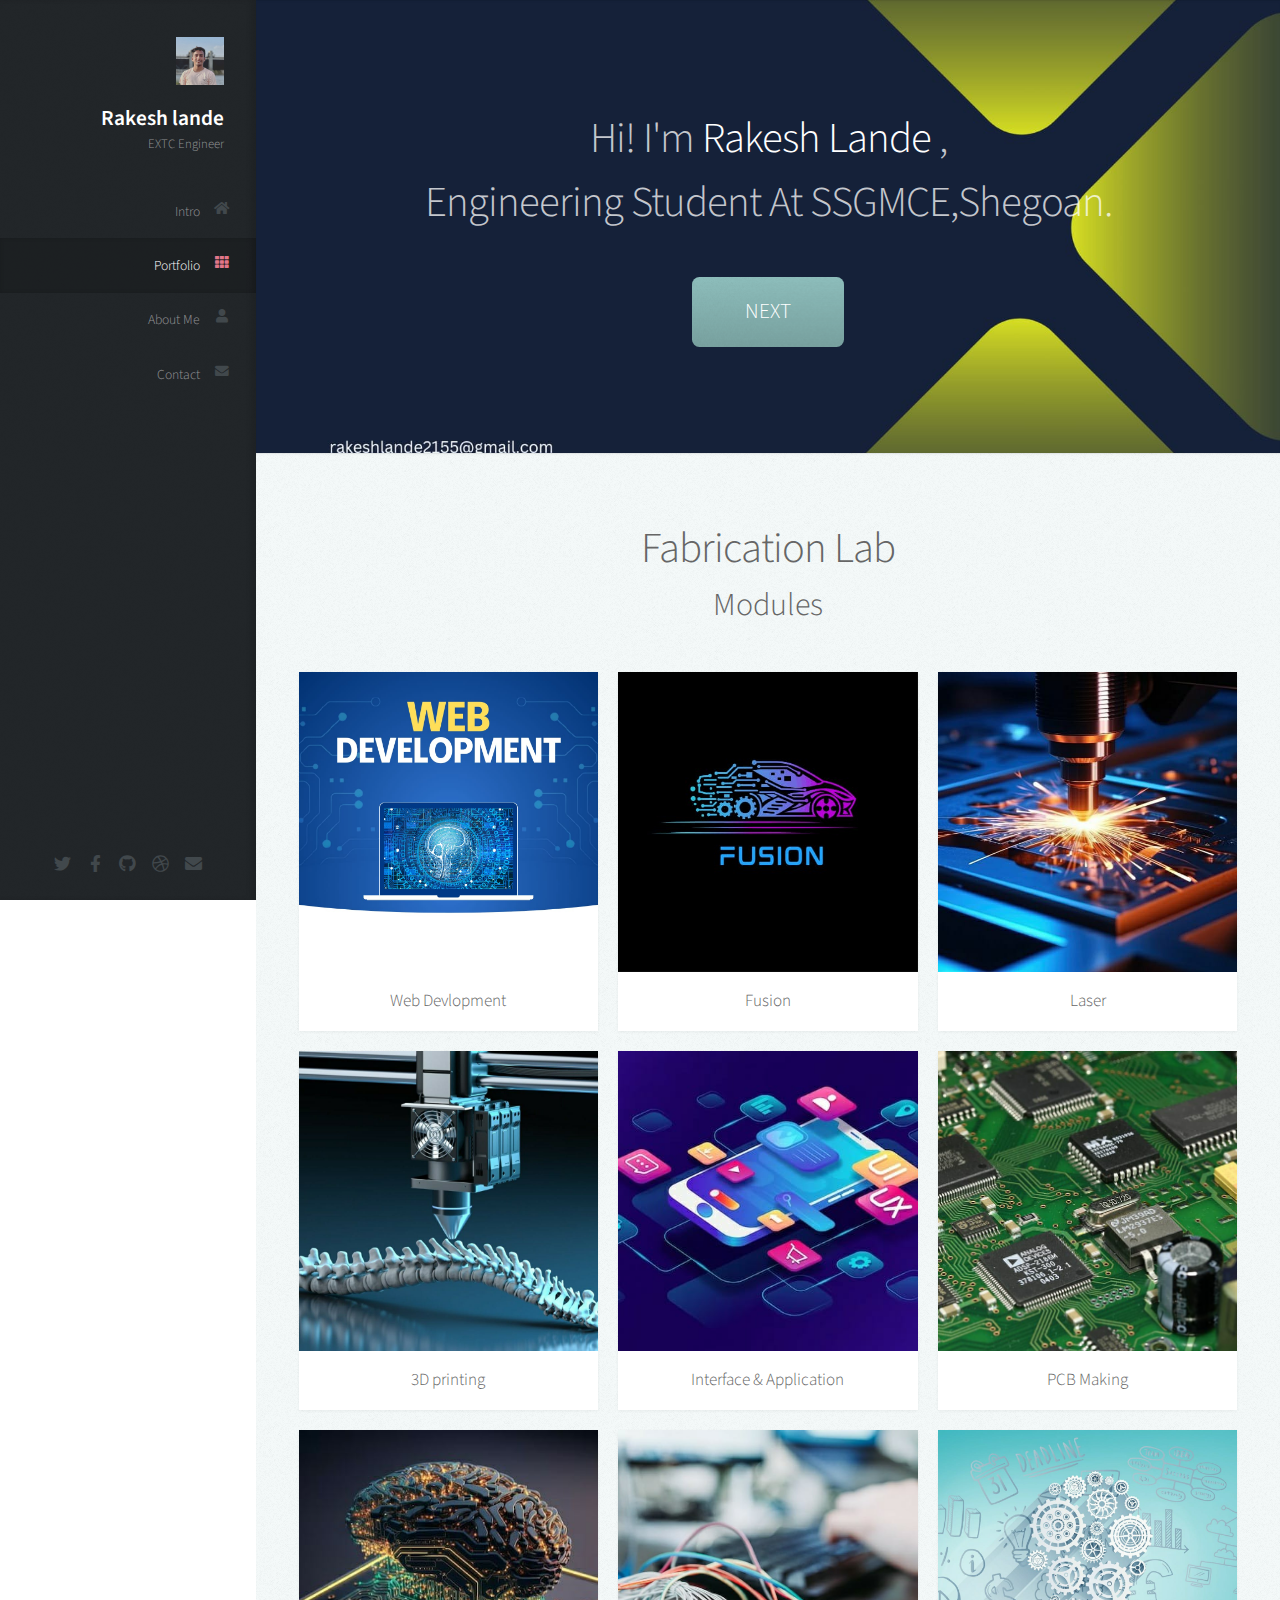
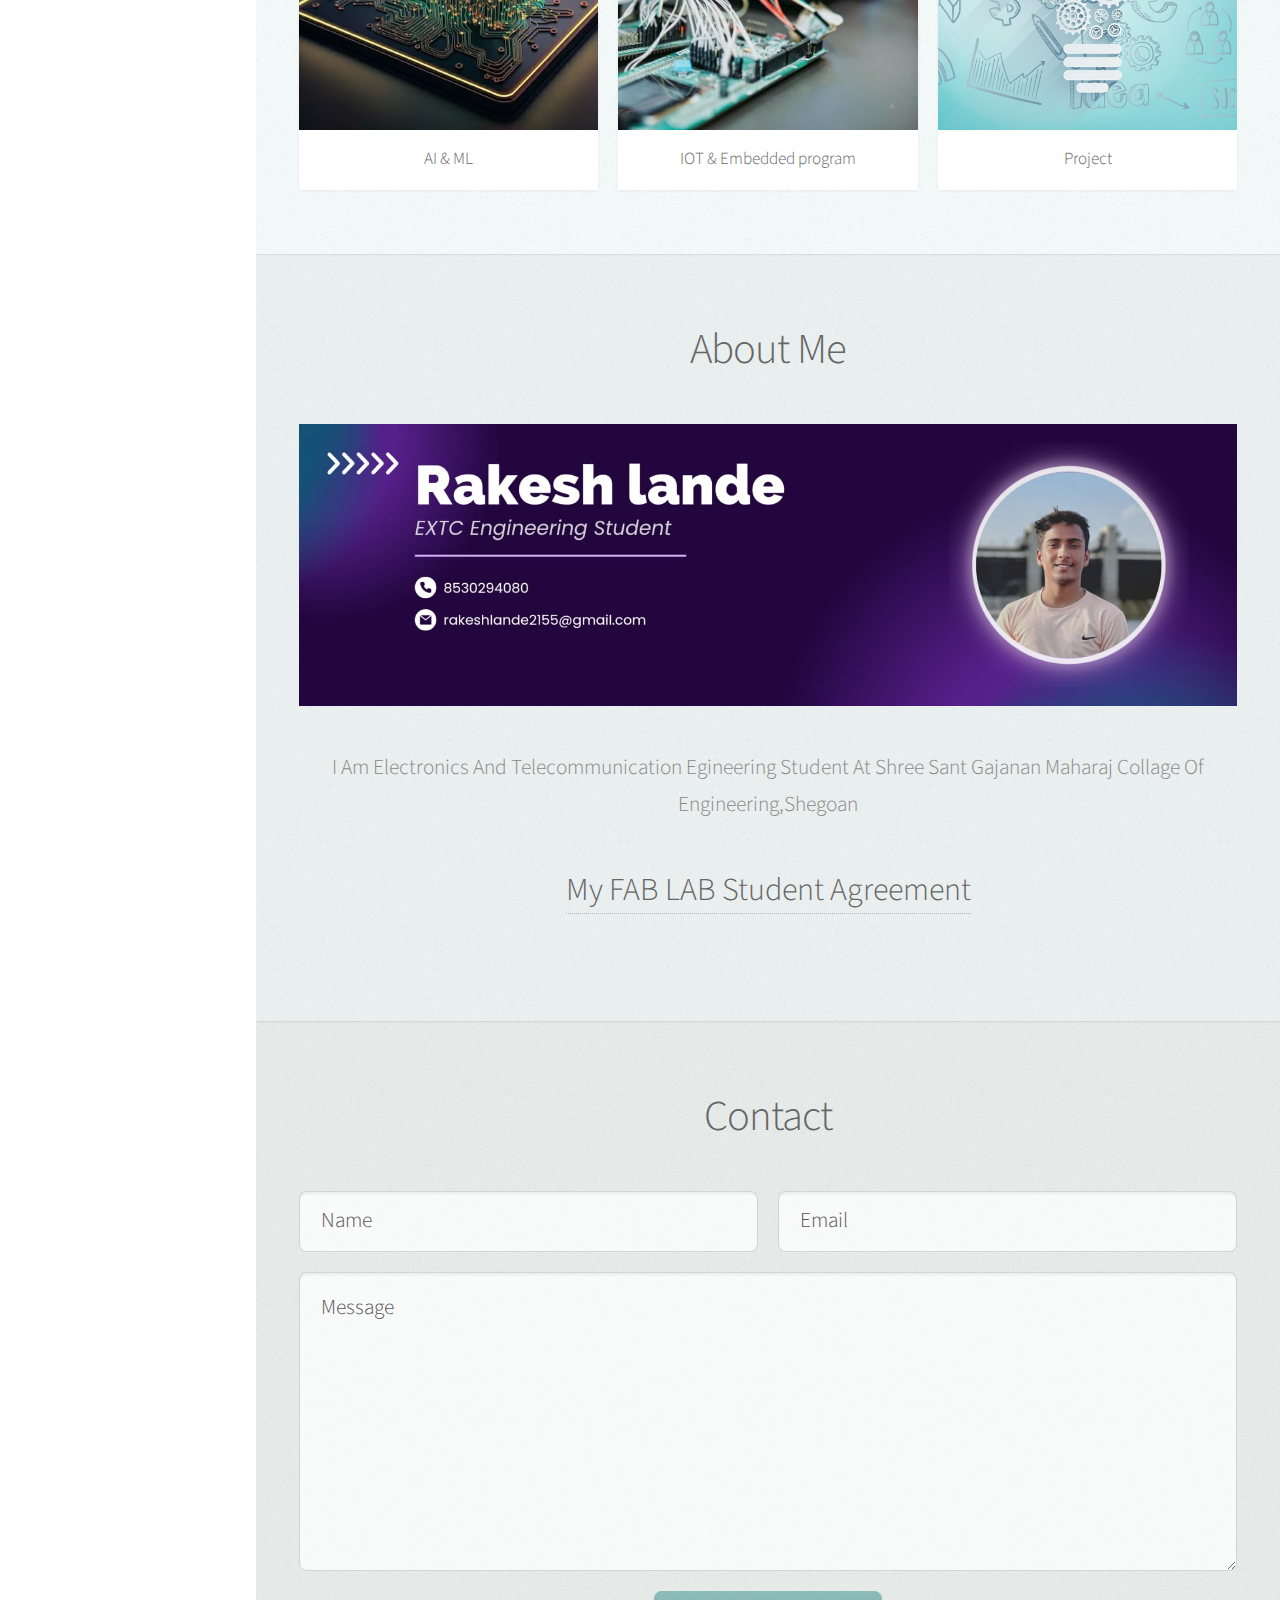
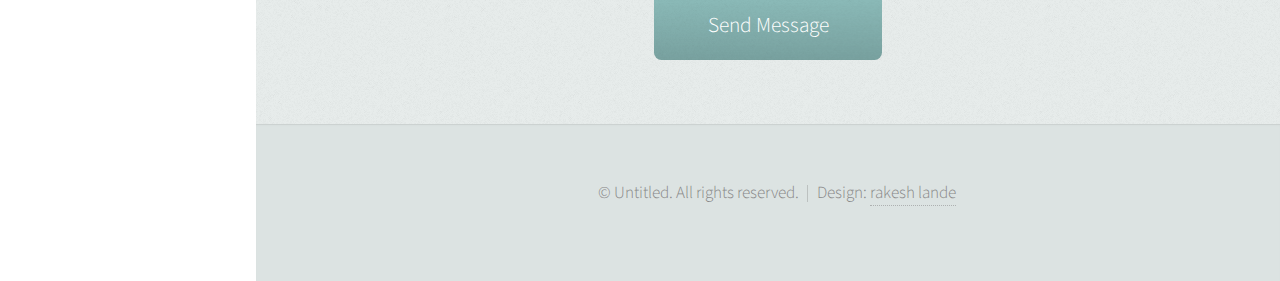
==== commit 59bf07d7: "little changes" ====
--- a/index.html
+++ b/index.html
@@ -97,7 +97,7 @@
 										</header>
 									</article>
 									<article class="item">
-										<a href="./module  4/3d.html" class="image fit"><img src="3d printing.jpeg" alt="" /></a>
+										<a href="./module  4/3d.html" class="image fit"><img src="3D new.jpeg" alt="" /></a>
 										<header>
 											<h3>3D printing</h3>
 										</header>
@@ -111,10 +111,10 @@
 										</header>
 									</article>
 									<article class="item">
-										<a href="#" class="image fit"><img src="WhatsApp Image 2024-04-07 at 1.05.44 PM (1).jpeg" alt="" /></a>
-										<header>
-											<h3>Auto Cad</h3>
-										</header>
+										<a href="#" class="image fit"><img src="interface.jpeg" alt="" /></a>
+										<header>
+											<h3>Interface & Application</h3>
+										</header> 
 									</article>
 								</div>
 								<div class="col-4 col-12-mobile">
@@ -125,9 +125,9 @@
 										</header>
 									</article>
 									 <article class="item">
-										<a href="#" class="image fit"><img src="WhatsApp Image 2024-04-07 at 1.05.46 PM (1).jpeg" alt="" /></a>
-										<header>
-											<h3>PCB</h3>
+										<a href="#" class="image fit"><img src="pcb new.jpeg" alt="" /></a>
+										<header>
+											<h3>PCB Making</h3>
 										</header>
 									</article> 
 								</div> 
@@ -135,7 +135,7 @@
 									<article class="item">
 										<a href="#" class="image fit"><img src="AIML.jpeg" alt="" /></a>
 										<header>
-											<h3>AIML</h3>
+											<h3>AI & ML</h3>
 										</header>
 									</article>
 									<!-- <article class="item">
@@ -146,7 +146,36 @@
 										</header></div>
 									</article> -->
 								</div>
-							
+								<div class="col-4 col-12-mobile">
+									<article class="item">
+										<a href="#" class="image fit"><img src="iot.jpeg" alt="" /></a>
+										<header>
+											<h3>IOT & Embedded program</h3>
+										</header>
+									</article>
+									<!-- <article class="item">
+										<div class="xyz2">
+										<a href="#" class="image fit"><img src="" alt="" /></a>
+										<header>
+											<h3>xyz2</h3>
+										</header></div>
+									</article> -->
+								</div>
+								<div class="col-4 col-12-mobile">
+									<article class="item">
+										<a href="#" class="image fit"><img src="project.jpeg" alt="" /></a>
+										<header>
+											<h3>Project</h3>
+										</header>
+									</article>
+									<!-- <article class="item">
+										<div class="xyz2">
+										<a href="#" class="image fit"><img src="" alt="" /></a>
+										<header>
+											<h3>xyz2</h3>
+										</header></div>
+									</article> -->
+								</div>
 							</div>
 
 						</div>
@@ -162,7 +191,7 @@
 
 							<a href="#" class="image featured"><img src="WhatsApp Image 2024-04-07 at 1.57.10 PM.jpeg" alt="" /></a>
 
-							<p>I Am Electronics And Telecommunication Egineering student at shree sant gajanan maharaj collage of engineering,shegoan</p>
+							<p>I Am Electronics And Telecommunication Egineering Student At Shree Sant Gajanan Maharaj Collage Of Engineering,Shegoan</p>
      <p><h3> <a href="./Fab Academy Student Agreement.txt">My FAB LAB Student Agreement </a></h3></p>
 						</div>
 					</section>
